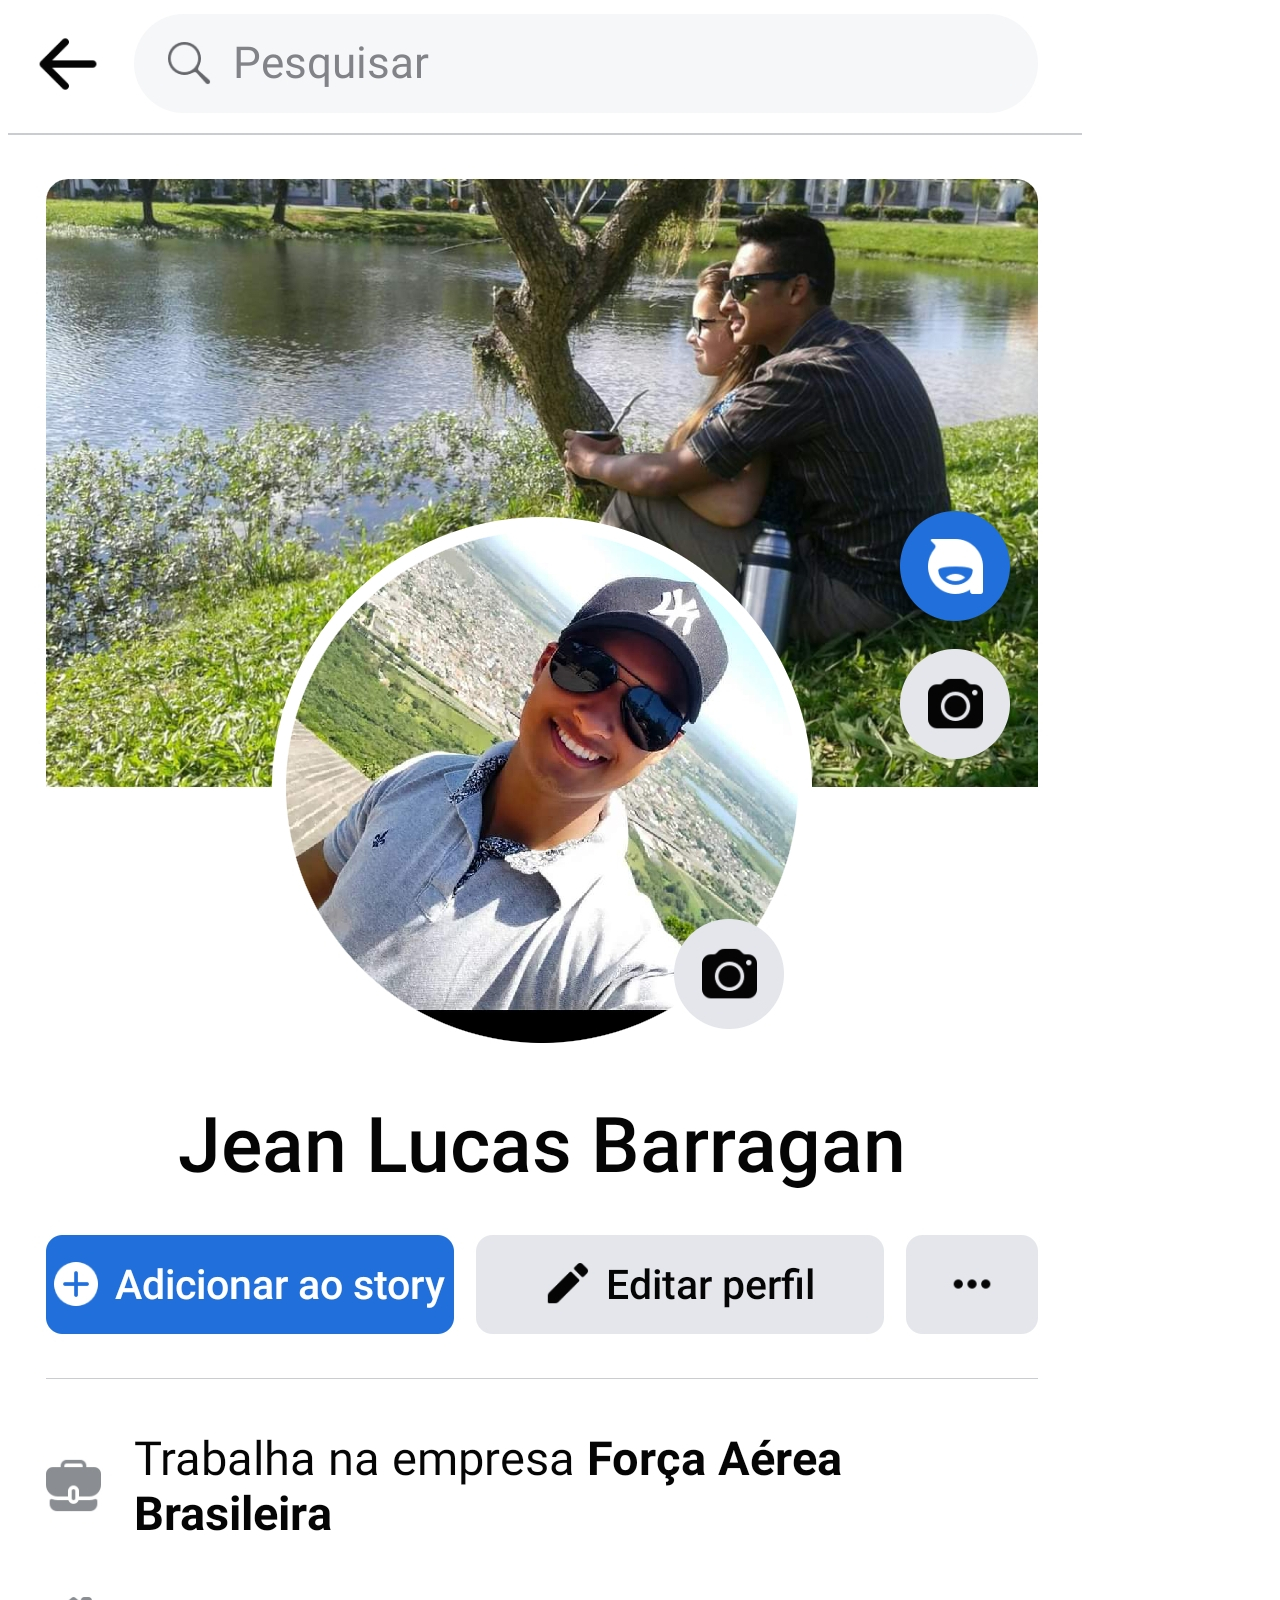
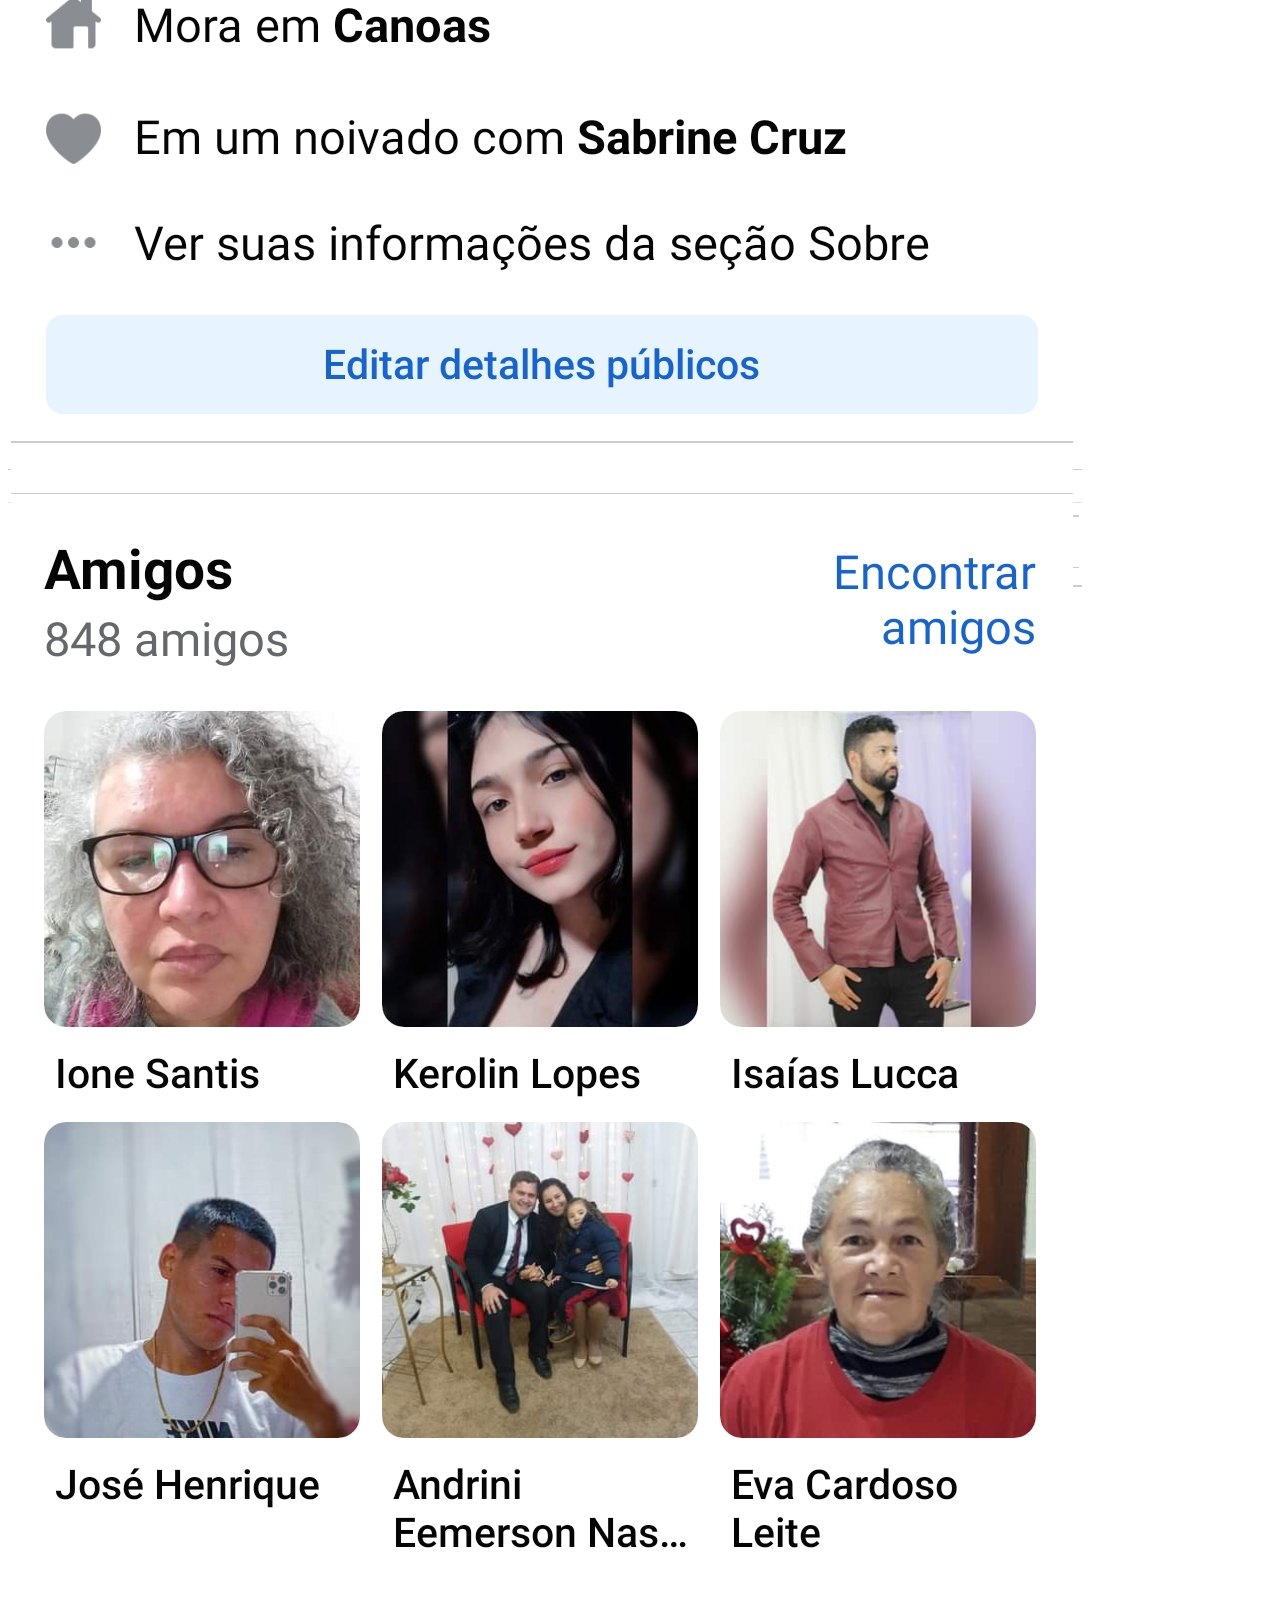
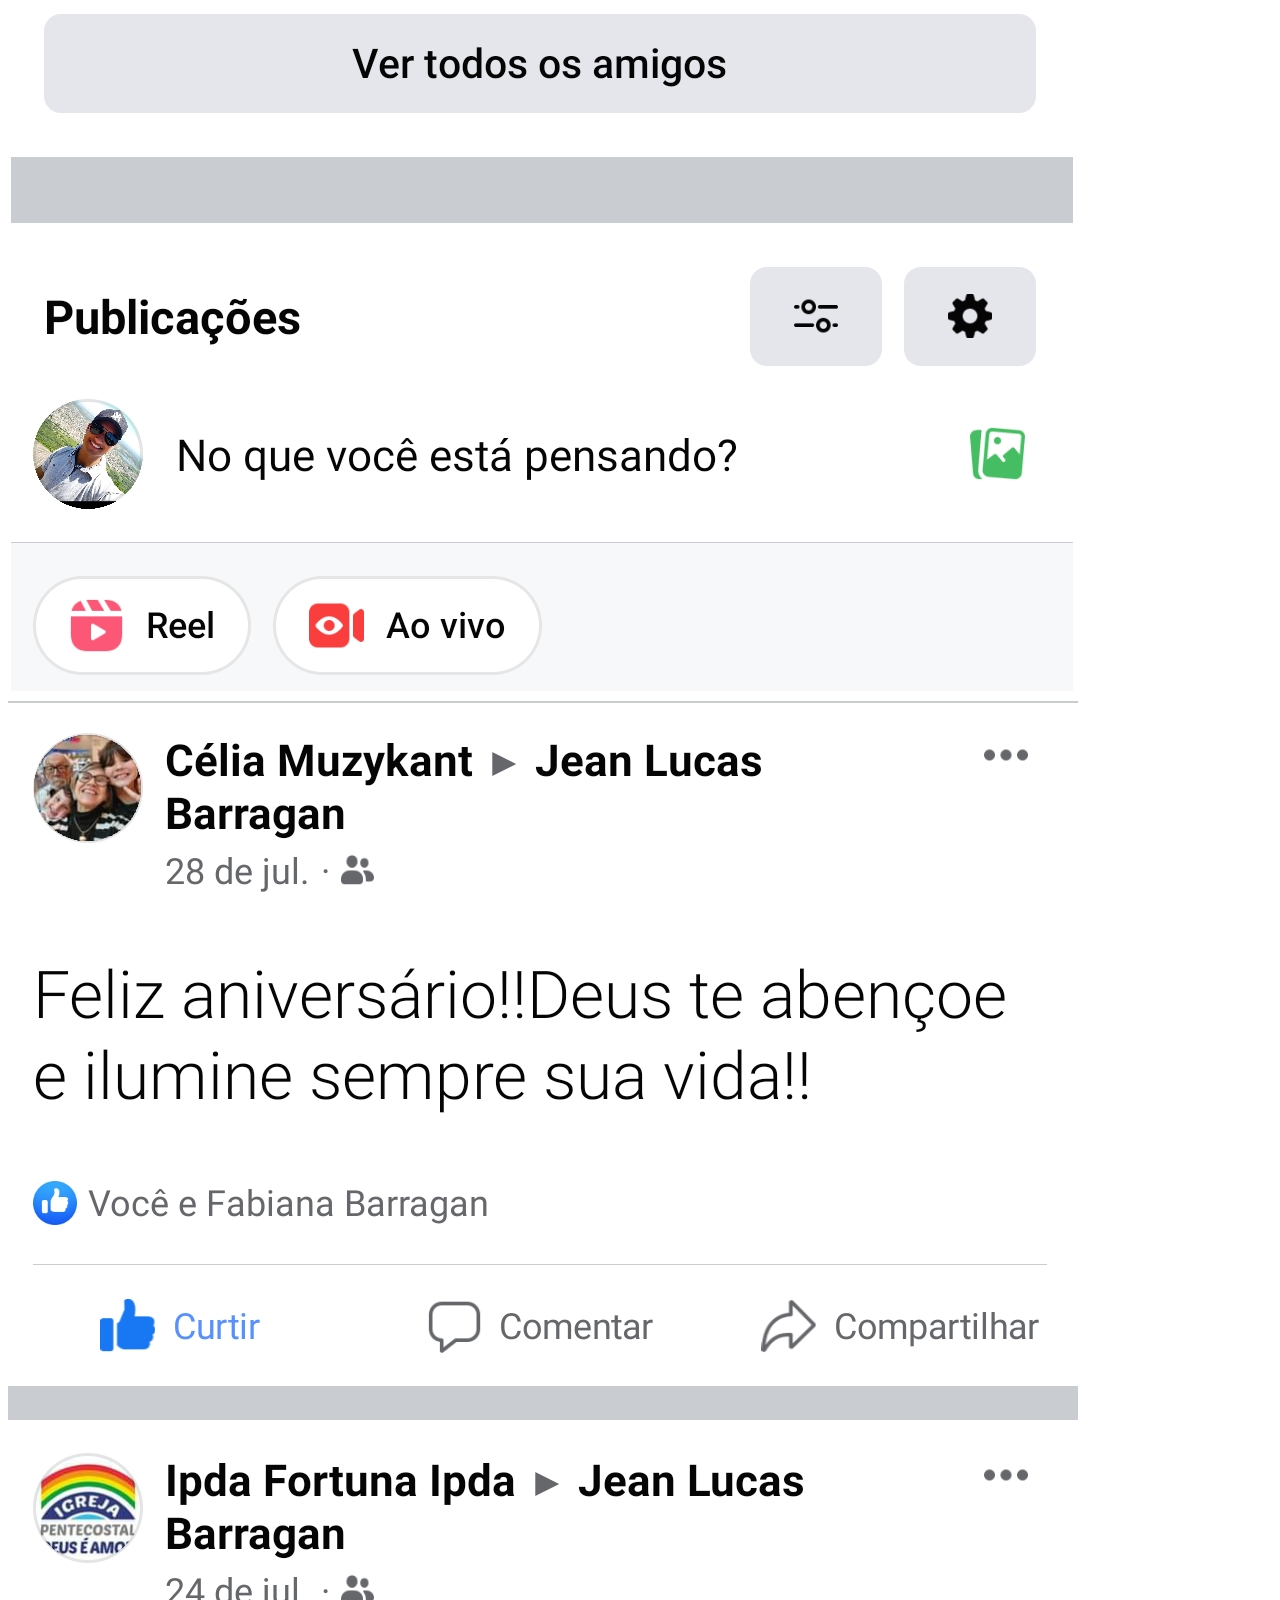
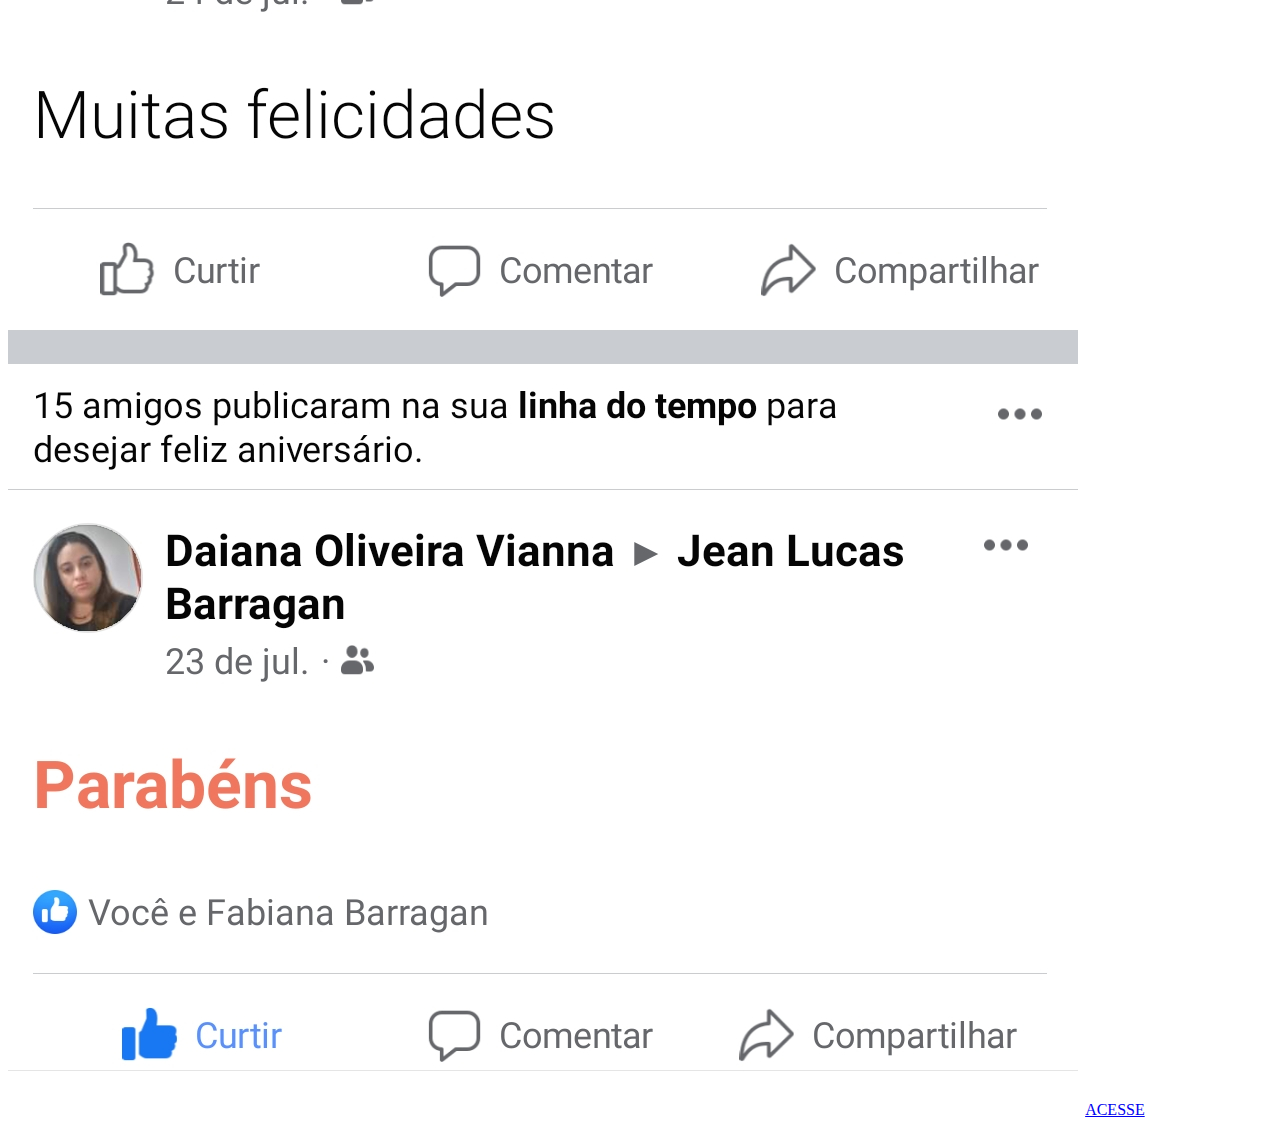
==== facebook.html @ bdb30910 "projeto pronto" ====
<!DOCTYPE html>
<html lang="pt-br">
<head>
    <meta charset="UTF-8">
    <meta http-equiv="X-UA-Compatible" content="IE=edge">
    <meta name="viewport" content="width=device-width, initial-scale=1.0">
    <title>Facebook</title>
    <link rel="stylesheet" href="estilos/social.css">
</head>
<body>
    <img src="imagens/fece1.jpg" alt="facebook">
    <a href="https://www.facebook.com/jeanlucas.darocha" target="_blank">ACESSE</a>
</body>
</html>
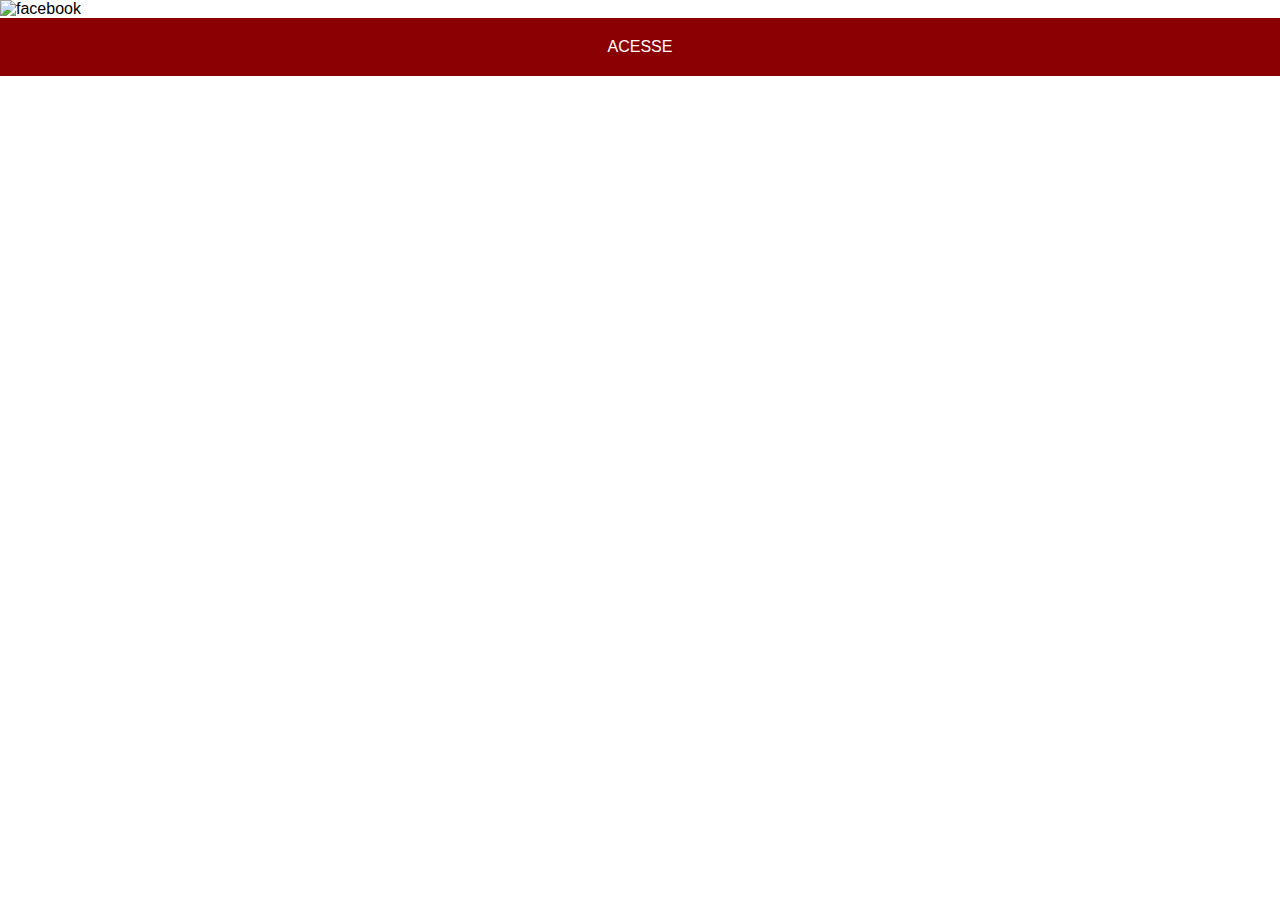
==== commit b33c0e4a: "atualizado" ====
--- a/facebook.html
+++ b/facebook.html
@@ -8,7 +8,7 @@
     <link rel="stylesheet" href="estilos/social.css">
 </head>
 <body>
-    <img src="imagens/fece1.jpg" alt="facebook">
+    <img src="imagens/tela-facebook.jpg" alt="facebook">
     <a href="https://www.facebook.com/jeanlucas.darocha" target="_blank">ACESSE</a>
 </body>
 </html>--- a/estilos/social.css
+++ b/estilos/social.css
@@ -0,0 +1,30 @@
+@charset "UTF-8";
+
+* {
+    margin: 0;
+    padding: 0;
+    font-family: Arial, Helvetica, sans-serif;
+  }
+
+  ::-webkit-scrollbar {
+    width: 0px;
+    height: 0px;
+  }
+
+   img {
+    width: 100vw;
+
+   }
+
+   a {
+    display: block;
+    background-color: darkred;
+    color: white;
+    padding: 20px;
+   text-align: center;
+   text-decoration: none;
+   }
+
+   a:hover {
+    background-color: red;
+   }